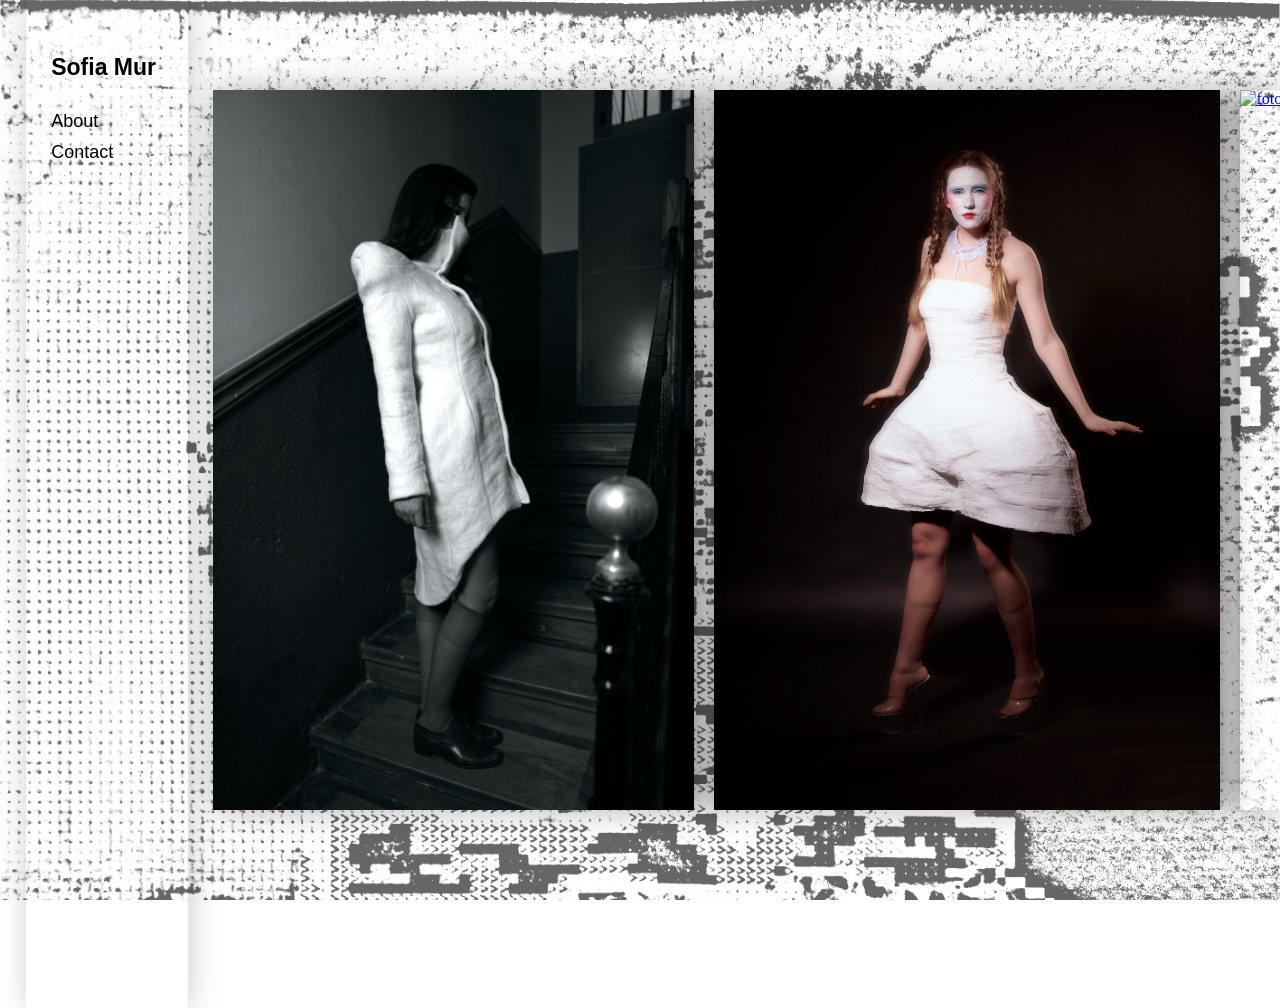
==== index.html @ 3463989c "arreglo foto y alts" ====
<!doctype html>
<html>
  <head>
    <meta charset="UTF-8" />
    <title>Sofia Mur | Fashion Designer</title>
    <link rel="stylesheet" href="styles.css" />
  </head>

  <body>    
    <div class="menu">
      <a href="index.html">Sofia Mur</a>
      <a href="about.html">About</a>
      <a href="contact.html">Contact</a>
    </div>

    <div class="slider">
      <a href="proyectos/proyect1.html">
        <img src="img/portada si.jpg" alt="foto coleccion abrigo blanco y negro" />
      </a>

      <a href="proyectos/proyect2.html">
        <img src="img/foto 2.jpg" alt="foto miss vestido escayola" />
      </a>

      <a href="proyectos/proyect3.html">
        <img src="img/foto3.jpg" alt="foto portada sidelines henar y natalia" />
      </a>

      <a href="proyectos/proyect4.html">
        <img src="img/foto4.jpg" alt="foto estrafalarias sombrilla" />
      </a>

      <a href="proyectos/proyect5.html">
        <img src="img/foto 5.jpg" alt="foto eline que parece una flor" />
      </a>
    </div>
  </body>
</html>
---- styles.css ----
html,
body {
  margin: 0;
  padding: 0;
  width: 100%;
  min-height: 100vh;
}

body {
  overflow: hidden;
  display: flex;
}
body::before {
  content: "";
  position: fixed;
  top: 0;
  left: 0;
  width: 100vw;
  height: 100vh;
  background-image: url("img/Fondo2.webp");

  background-size: cover;
  background-position: center center;
  background-repeat: no-repeat;

  background-attachment: fixed;

  opacity: 0.6;

  z-index: -1;

  -webkit-background-size: cover;
  -moz-background-size: cover;
  -o-background-size: cover;
}

.menu {
  position: relative;
  overflow: hidden;
  height: 100vh;
  width: 20vw;
  min-width: 105px;
  margin: 0 2vw;
  padding: 6vh 2vw;
  background-color: rgba(255, 255, 255, 0);
  box-shadow: 2px 0 30px rgba(0, 0, 0, 0.2);
}

.menu a {
  font-size: 18px;
  color: black;
  text-decoration: none;
  font-family: "Helvetica", sans-serif;
  display: block;
  margin-bottom: 10px;
}

.menu a:first-child {
  font-size: 23px;
  font-weight: bold;
  margin-bottom: 30px;
}

.slider {
  margin-top: 10vh;
  height: 80vh;
  display: flex;
  gap: 20px;
  overflow-x: auto;
  overflow-y: hidden;
  box-shadow: 2px 0 30px rgba(0, 0, 0, 0.3);
}

.slider:active {
  cursor: grabbing; /* Cambia el cursor cuando se está arrastrando */
}

/* Ocultar barra de scroll */
.slider::-webkit-scrollbar {
  display: none;
}

.slider a {
  display: block;
  height: 80vh;
  width: auto;
  flex-shrink: 0;
  box-shadow: 2px 0 30px rgba(0, 0, 0, 0.6);
}

.slider a img {
  height: 100%;
  max-width: 100%;
  width: auto;
  display: block;
}

/* Tablet y móvil */
@media (max-width: 768px) {
  body {
    flex-direction: column;
    overflow-y: auto;
  }

  .menu {
    position: fixed;
    background-color: rgba(255, 255, 255, 0.8);
    width: 100%;
    height: 60px;
    margin: 0;
    padding: 0 55px;
    display: flex;
    align-items: center;
    justify-content: start;
    z-index: 10;
  }

  .menu a {
    font-size: 20px !important;
    height: 30px;
    align-content: center;
    padding: 0 5px;
    font-size: 17px;
    margin-right: 35px;
    margin-bottom: 0 !important;
  }

  .slider {
    flex-direction: column;
    height: auto;
    gap: 30px;
    margin-top: 60px;
    padding: 30px 50px;
    overflow-x: hidden;
    box-shadow: none;
  }

  .slider a {
    width: 100%;
    height: auto;
    max-width: 600px;
    margin: 0 auto;
  }

  .slider a img {
    width: 100%;
    height: auto;
  }
}

/* Móvil pequeño */
@media (max-width: 480px) {
  .menu {
    padding: 0 20px;
  }

  .menu a {
    font-size: 15px !important;
    margin-right: 10px;
  }

  .slider {
    padding: 20px;
    gap: 20px;
  }
}
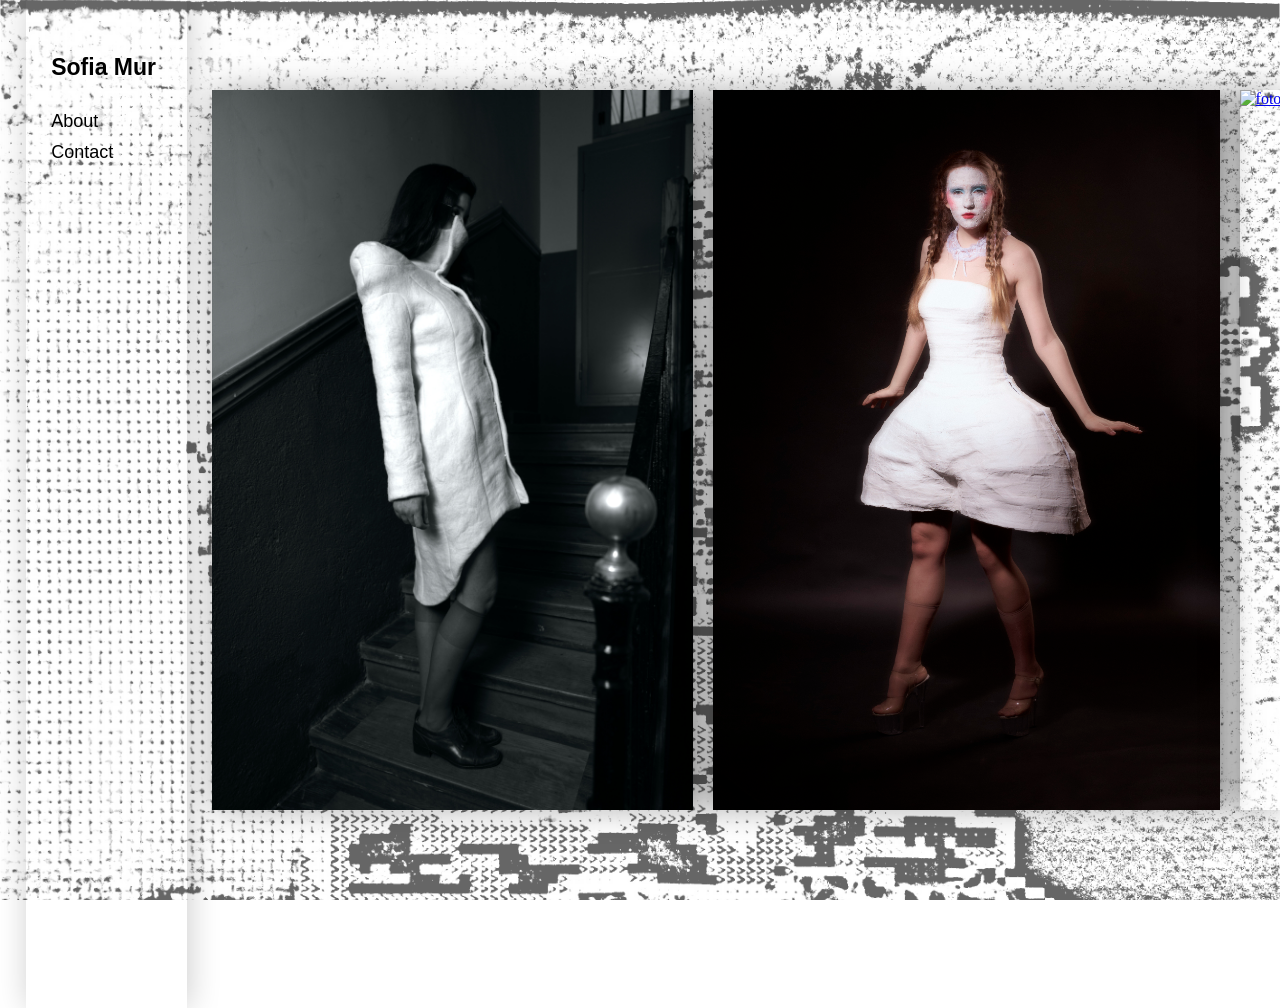
==== commit 2fef6482: "slider hprizontal ruedita" ====
--- a/index.html
+++ b/index.html
@@ -34,5 +34,7 @@
         <img src="img/foto 5.jpg" alt="foto eline que parece una flor" />
       </a>
     </div>
+
+    <script src="slider.js"></script>
   </body>
 </html>
--- a/styles.css
+++ b/styles.css
@@ -10,6 +10,7 @@
   overflow: hidden;
   display: flex;
 }
+
 body::before {
   content: "";
   position: fixed;
@@ -55,6 +56,10 @@
   margin-bottom: 10px;
 }
 
+.menu a:hover {
+  text-decoration: underline;
+}
+
 .menu a:first-child {
   font-size: 23px;
   font-weight: bold;
@@ -71,35 +76,48 @@
   box-shadow: 2px 0 30px rgba(0, 0, 0, 0.3);
 }
 
-.slider:active {
-  cursor: grabbing; /* Cambia el cursor cuando se está arrastrando */
-}
-
 /* Ocultar barra de scroll */
 .slider::-webkit-scrollbar {
   display: none;
 }
 
-.slider a {
-  display: block;
+.slider a,
+.slider div {
   height: 80vh;
   width: auto;
   flex-shrink: 0;
   box-shadow: 2px 0 30px rgba(0, 0, 0, 0.6);
 }
 
-.slider a img {
+.slider a:last-of-type,
+.slider div:last-of-type {
+  margin-right: 20px;
+}
+
+.slider a img,
+.slider div img,
+.slider div video {
+  display: block;
   height: 100%;
   max-width: 100%;
   width: auto;
-  display: block;
+}
+
+.slider .card {
+  width: 350px;
+  font-family: Helvetica, sans-serif;
+  padding: 30px;
+  background-color: rgba(255, 255, 255, 0.8);
+  display: flex;
+  flex-direction: column;
+  justify-content: center;
 }
 
 /* Tablet y móvil */
 @media (max-width: 768px) {
   body {
     flex-direction: column;
-    overflow-y: auto;
+    /* overflow-y: auto; */
   }
 
   .menu {
@@ -127,24 +145,40 @@
 
   .slider {
     flex-direction: column;
-    height: auto;
+    height: calc(100vh - 90px);/* -alturamenu y altura padding */
     gap: 30px;
     margin-top: 60px;
     padding: 30px 50px;
+    overflow-y: auto;
     overflow-x: hidden;
     box-shadow: none;
   }
 
-  .slider a {
+  .slider a,
+  .slider div {
     width: 100%;
     height: auto;
     max-width: 600px;
     margin: 0 auto;
   }
 
-  .slider a img {
+  .slider a:last-of-type,
+  .slider div:last-of-type {
+    margin-right: 0;
+    margin-bottom: 20px;
+  }
+
+  .slider a img,
+  .slider div img,
+  .slider div video {
     width: 100%;
     height: auto;
+  }
+
+  .slider .card {
+    width: auto;
+    min-height: 400px;
+    padding: 15px;
   }
 }
 
@@ -160,7 +194,11 @@
   }
 
   .slider {
+    height: calc(100vh - 80px);
     padding: 20px;
     gap: 20px;
   }
-}
+  .slider .card {
+    padding: 10px;
+  }
+}
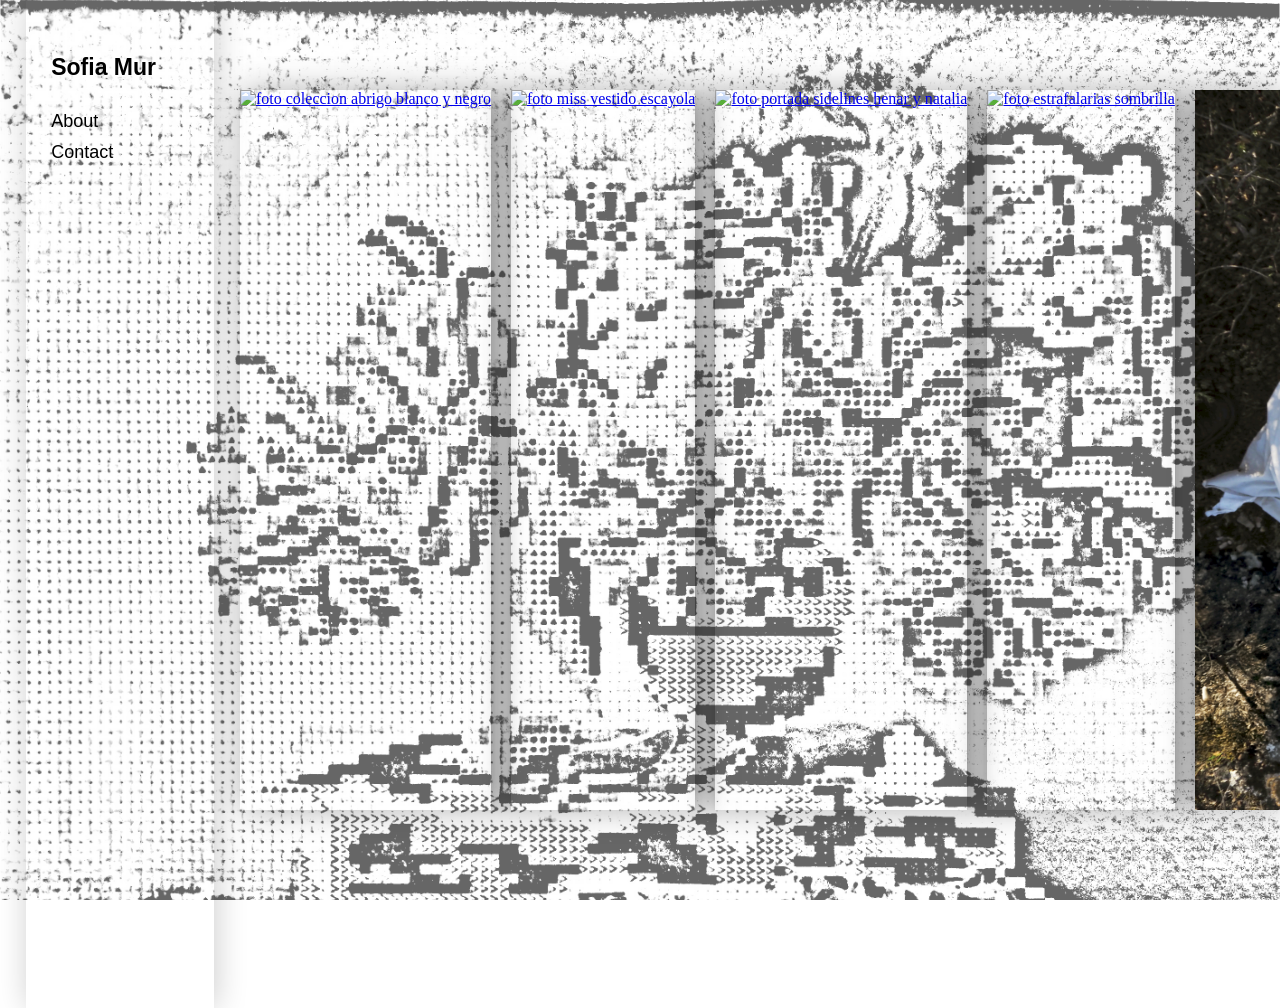
==== commit acdba90d: "I SIN TILDE" ====
--- a/index.html
+++ b/index.html
@@ -15,11 +15,11 @@
 
     <div class="slider">
       <a href="proyectos/proyect1.html">
-        <img src="img/portada si.jpg" alt="foto coleccion abrigo blanco y negro" />
+        <img src="img/Foto1.jpg" alt="foto coleccion abrigo blanco y negro" />
       </a>
 
       <a href="proyectos/proyect2.html">
-        <img src="img/foto 2.jpg" alt="foto miss vestido escayola" />
+        <img src="img/foto2.jpg" alt="foto miss vestido escayola" />
       </a>
 
       <a href="proyectos/proyect3.html">
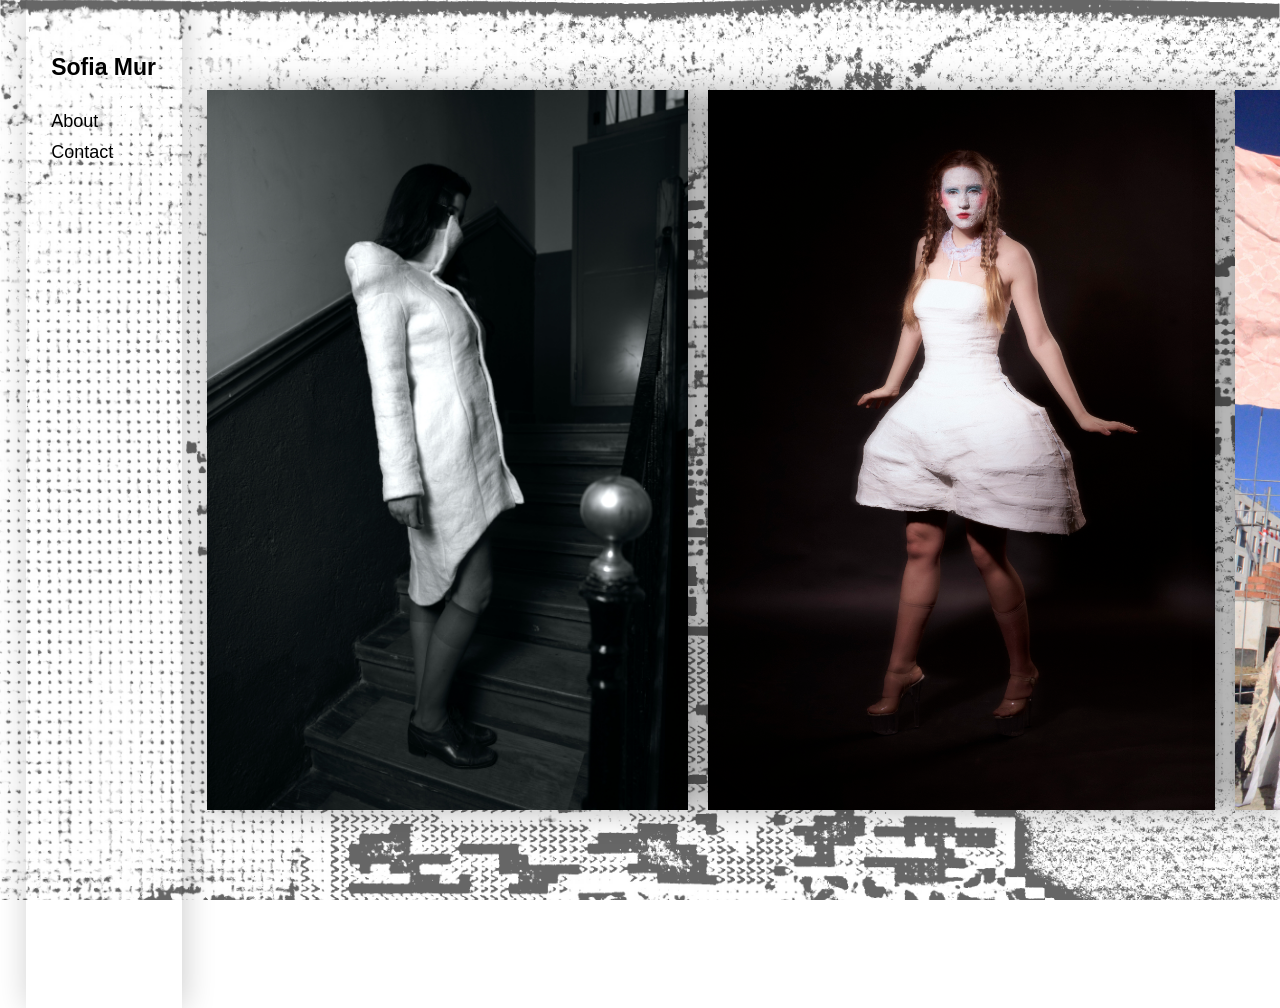
==== commit aa46f4d1: "ARREGLO LOGOS" ====
--- a/index.html
+++ b/index.html
@@ -15,23 +15,23 @@
 
     <div class="slider">
       <a href="proyectos/proyect1.html">
-        <img src="img/Foto1.jpg" alt="foto coleccion abrigo blanco y negro" />
+        <img src="img/Indice/Foto1.jpg" alt="foto coleccion abrigo blanco y negro" />
       </a>
 
       <a href="proyectos/proyect2.html">
-        <img src="img/foto2.jpg" alt="foto miss vestido escayola" />
+        <img src="img/Indice/foto2.jpg" alt="foto miss vestido escayola" />
       </a>
 
       <a href="proyectos/proyect3.html">
-        <img src="img/foto3.jpg" alt="foto portada sidelines henar y natalia" />
+        <img src="img/Indice/foto3.JPG" alt="foto portada sidelines henar y natalia" />
       </a>
 
       <a href="proyectos/proyect4.html">
-        <img src="img/foto4.jpg" alt="foto estrafalarias sombrilla" />
+        <img src="img/Indice/foto4.jpg" alt="foto estrafalarias sombrilla" />
       </a>
 
       <a href="proyectos/proyect5.html">
-        <img src="img/foto 5.jpg" alt="foto eline que parece una flor" />
+        <img src="img/Indice/foto5.jpg" alt="foto eline que parece una flor" />
       </a>
     </div>
 
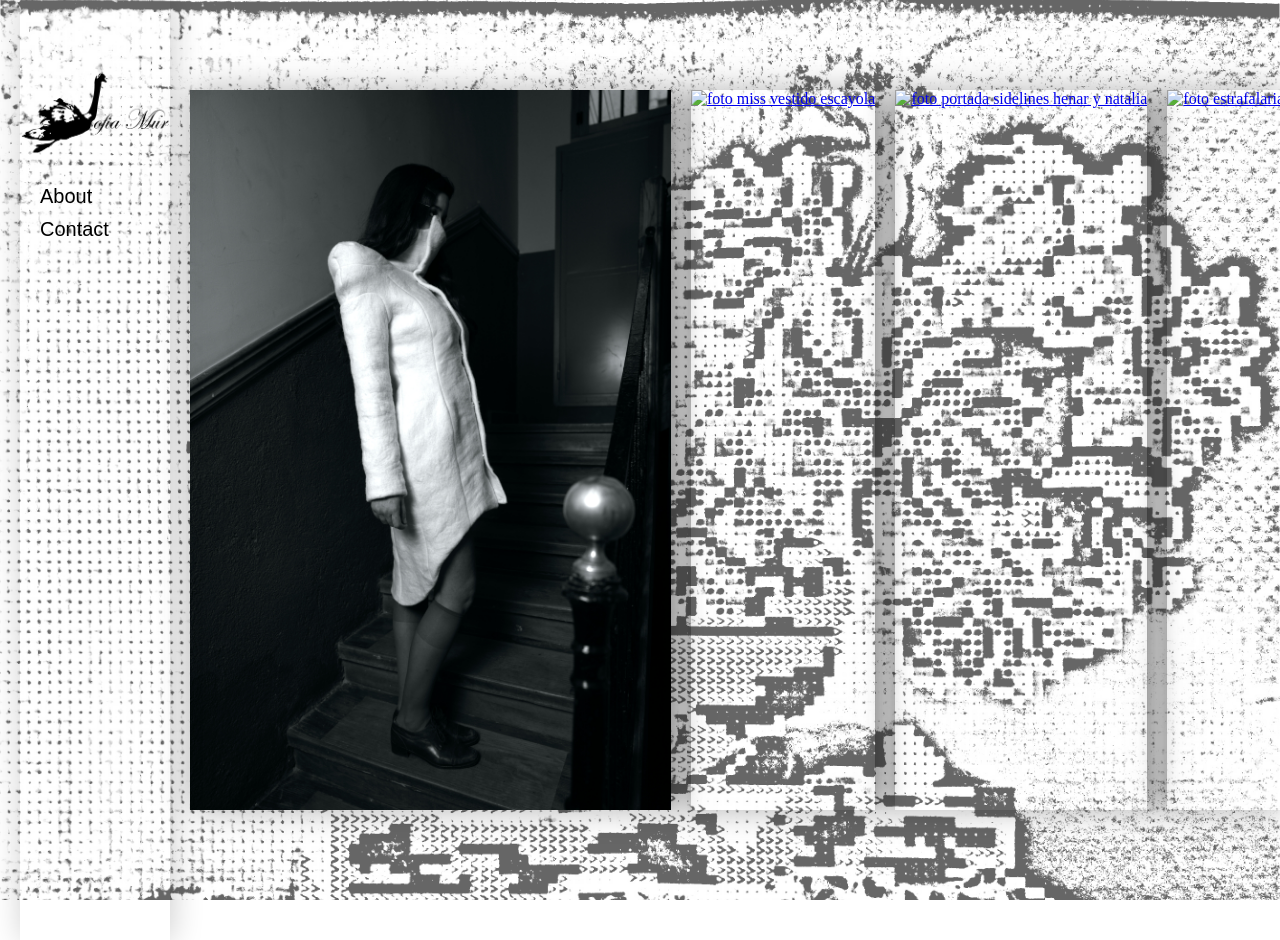
==== commit db6c2976: "logo" ====
--- a/index.html
+++ b/index.html
@@ -8,7 +8,10 @@
 
   <body>    
     <div class="menu">
-      <a href="index.html">Sofia Mur</a>
+      <a href="index.html">
+        <img src="img/Logo/LogoE.png" class="ordenador"alt="Logo de Sofia Mur" />
+        <img src="img/Logo/Cisne.png" class="tablet-movil"alt="Logo de Sofia Mur" />
+      </a>
       <a href="about.html">About</a>
       <a href="contact.html">Contact</a>
     </div>
@@ -19,19 +22,19 @@
       </a>
 
       <a href="proyectos/proyect2.html">
-        <img src="img/Indice/foto2.jpg" alt="foto miss vestido escayola" />
+        <img src="img/Indice/Foto2.jpg" alt="foto miss vestido escayola" />
       </a>
 
       <a href="proyectos/proyect3.html">
-        <img src="img/Indice/foto3.JPG" alt="foto portada sidelines henar y natalia" />
+        <img src="img/Indice/Foto3.jpg" alt="foto portada sidelines henar y natalia" />
       </a>
 
       <a href="proyectos/proyect4.html">
-        <img src="img/Indice/foto4.jpg" alt="foto estrafalarias sombrilla" />
+        <img src="img/Indice/Foto4.jpg" alt="foto estrafalarias sombrilla" />
       </a>
 
       <a href="proyectos/proyect5.html">
-        <img src="img/Indice/foto5.jpg" alt="foto eline que parece una flor" />
+        <img src="img/Indice/Foto5.jpg" alt="foto eline que parece una flor" />
       </a>
     </div>
 
--- a/styles.css
+++ b/styles.css
@@ -37,33 +37,43 @@
 
 .menu {
   position: relative;
-  overflow: hidden;
   height: 100vh;
-  width: 20vw;
-  min-width: 105px;
-  margin: 0 2vw;
-  padding: 6vh 2vw;
+  width: 160px;
+  max-width: 160px;
+  margin: 0 20px;
+  padding-top: 40px;
   background-color: rgba(255, 255, 255, 0);
   box-shadow: 2px 0 30px rgba(0, 0, 0, 0.2);
 }
 
+.ordenador {
+  display: block;
+  width: 150px;
+  height: auto;
+  margin: 30px 0;
+}
+
+.tablet-movil {
+  display: none;
+}
+
+.menu a:first-child {
+  margin: 0;
+  padding: 0;
+  height: auto;
+}
+
 .menu a {
-  font-size: 18px;
+  font-size: 20px;
   color: black;
   text-decoration: none;
   font-family: "Helvetica", sans-serif;
   display: block;
-  margin-bottom: 10px;
+  margin: 10px 20px;
 }
 
 .menu a:hover {
   text-decoration: underline;
-}
-
-.menu a:first-child {
-  font-size: 23px;
-  font-weight: bold;
-  margin-bottom: 30px;
 }
 
 .slider {
@@ -124,6 +134,7 @@
     position: fixed;
     background-color: rgba(255, 255, 255, 0.8);
     width: 100%;
+    max-width: none;
     height: 60px;
     margin: 0;
     padding: 0 55px;
@@ -131,6 +142,17 @@
     align-items: center;
     justify-content: start;
     z-index: 10;
+  }
+
+  .ordenador {
+    display: none;
+  }
+
+  .tablet-movil {
+    display: block;
+    width: auto;
+    height: 50px;
+    margin-right: 20px;
   }
 
   .menu a {
@@ -193,6 +215,10 @@
     margin-right: 10px;
   }
 
+  .tablet-movil {
+    margin: 0;
+  }
+
   .slider {
     height: calc(100vh - 80px);
     padding: 20px;
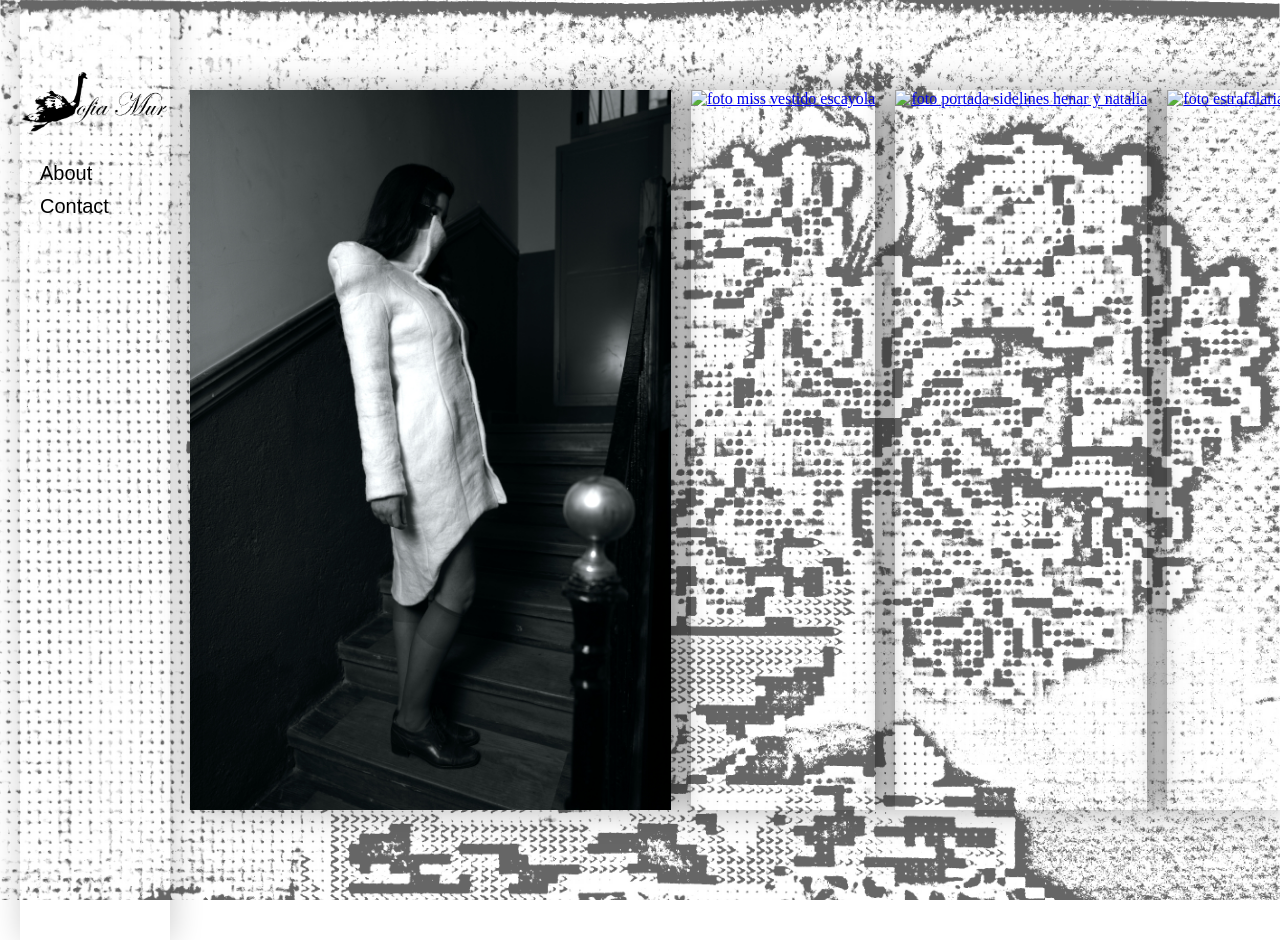
==== commit 93731735: "logo en todos los proyectos" ====
--- a/index.html
+++ b/index.html
@@ -9,7 +9,7 @@
   <body>    
     <div class="menu">
       <a href="index.html">
-        <img src="img/Logo/LogoE.png" class="ordenador"alt="Logo de Sofia Mur" />
+        <img src="img/Logo/LogoE2.png" class="ordenador"alt="Logo de Sofia Mur" />
         <img src="img/Logo/Cisne.png" class="tablet-movil"alt="Logo de Sofia Mur" />
       </a>
       <a href="about.html">About</a>
--- a/styles.css
+++ b/styles.css
@@ -152,7 +152,7 @@
     display: block;
     width: auto;
     height: 50px;
-    margin-right: 20px;
+    margin-right: 10px;
   }
 
   .menu a {
@@ -212,11 +212,12 @@
 
   .menu a {
     font-size: 15px !important;
-    margin-right: 10px;
+    margin-right: 0;
   }
 
   .tablet-movil {
     margin: 0;
+    height: 30px;
   }
 
   .slider {
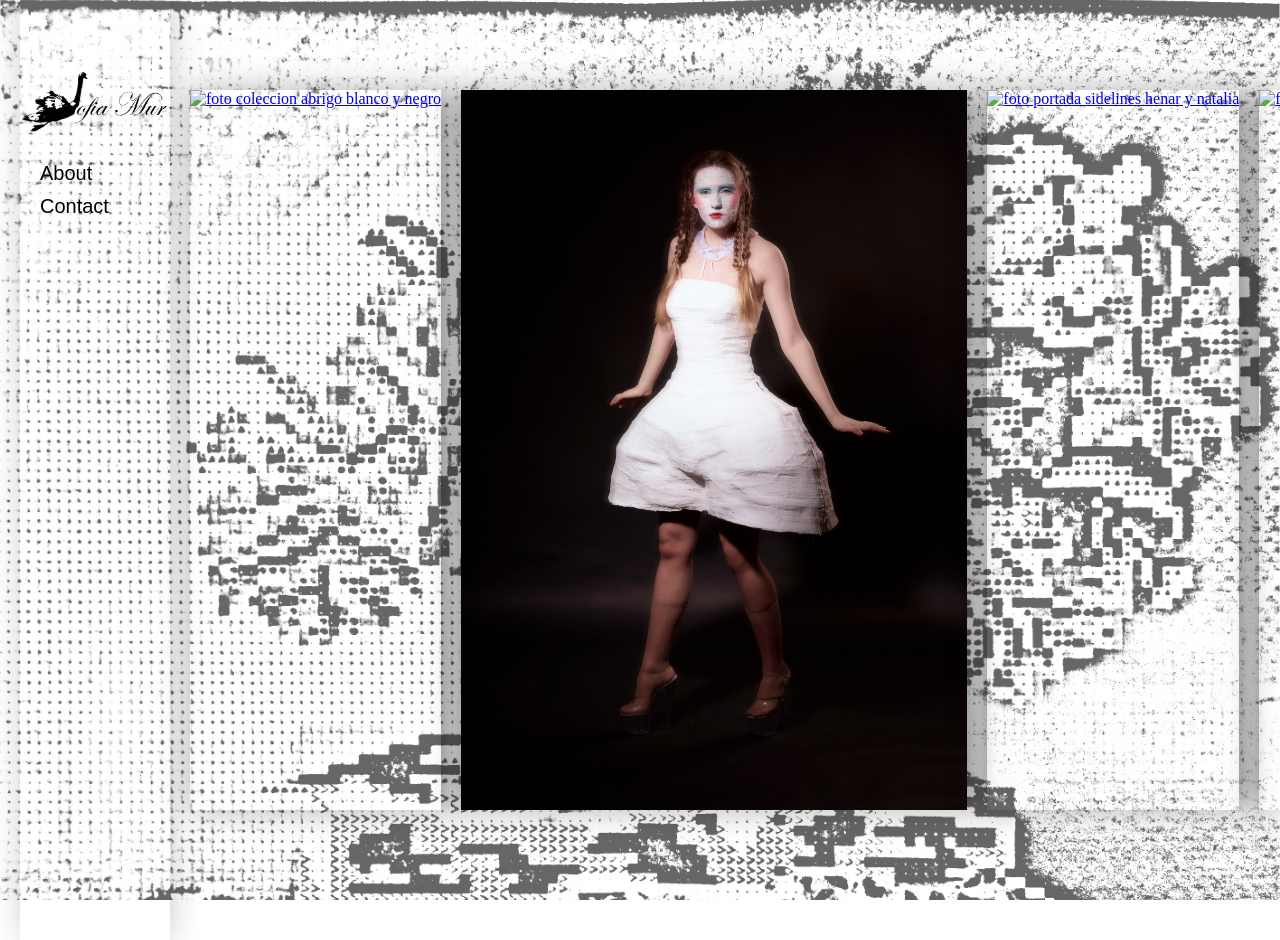
==== commit 9e5524a7: "f" ====
--- a/index.html
+++ b/index.html
@@ -18,23 +18,23 @@
 
     <div class="slider">
       <a href="proyectos/proyect1.html">
-        <img src="img/Indice/Foto1.jpg" alt="foto coleccion abrigo blanco y negro" />
+        <img src="img/Indice/foto1.jpg" alt="foto coleccion abrigo blanco y negro" />
       </a>
 
       <a href="proyectos/proyect2.html">
-        <img src="img/Indice/Foto2.jpg" alt="foto miss vestido escayola" />
+        <img src="img/Indice/foto2.jpg" alt="foto miss vestido escayola" />
       </a>
 
       <a href="proyectos/proyect3.html">
-        <img src="img/Indice/Foto3.jpg" alt="foto portada sidelines henar y natalia" />
+        <img src="img/Indice/foto3.jpg" alt="foto portada sidelines henar y natalia" />
       </a>
 
       <a href="proyectos/proyect4.html">
-        <img src="img/Indice/Foto4.jpg" alt="foto estrafalarias sombrilla" />
+        <img src="img/Indice/foto4.jpg" alt="foto estrafalarias sombrilla" />
       </a>
 
       <a href="proyectos/proyect5.html">
-        <img src="img/Indice/Foto5.jpg" alt="foto eline que parece una flor" />
+        <img src="img/Indice/foto5.jpg" alt="foto eline que parece una flor" />
       </a>
     </div>
 
--- a/styles.css
+++ b/styles.css
@@ -11,7 +11,7 @@
   display: flex;
 }
 
-body::before {
+body::before { /* fondo */
   content: "";
   position: fixed;
   top: 0;
@@ -33,6 +33,11 @@
   -webkit-background-size: cover;
   -moz-background-size: cover;
   -o-background-size: cover;
+}
+
+/* Fondo específico para la página about */
+body.fondo-about::before {
+  background-image: url("img/Contact2-10.webp");
 }
 
 .menu {
@@ -46,6 +51,7 @@
   box-shadow: 2px 0 30px rgba(0, 0, 0, 0.2);
 }
 
+/* Logo */
 .ordenador {
   display: block;
   width: 150px;
@@ -53,6 +59,7 @@
   margin: 30px 0;
 }
 
+/* Logo */
 .tablet-movil {
   display: none;
 }
@@ -67,7 +74,7 @@
   font-size: 20px;
   color: black;
   text-decoration: none;
-  font-family: "Helvetica", sans-serif;
+  font-family: Helvetica, sans-serif;
   display: block;
   margin: 10px 20px;
 }
@@ -123,11 +130,38 @@
   justify-content: center;
 }
 
+ /* Tarjeta de texto única del about */
+.card-about {
+  width: auto;
+  height: 80vh;
+  min-height: fit-content;
+  margin-top: 10vh;
+  margin-right: 20px;
+  padding: 0 30px;
+  font-family: Helvetica, sans-serif;
+  background-color: rgba(255, 255, 255);
+  display: flex;
+  flex-direction: column;
+  justify-content: center;
+}
+
+.text-contact{
+  position: fixed;
+  top: 48%;
+  left: 62%;
+  transform: translate(-50%, -50%);
+}
+
+.text-contact a{
+  display: block;
+  width: 240px;
+  height: 25px;
+}
+
 /* Tablet y móvil */
 @media (max-width: 768px) {
   body {
     flex-direction: column;
-    /* overflow-y: auto; */
   }
 
   .menu {
@@ -144,10 +178,12 @@
     z-index: 10;
   }
 
+  /* Logo */
   .ordenador {
     display: none;
   }
 
+  /* Logo */
   .tablet-movil {
     display: block;
     width: auto;
@@ -167,7 +203,7 @@
 
   .slider {
     flex-direction: column;
-    height: calc(100vh - 90px);/* -alturamenu y altura padding */
+    height: calc(100vh - 90px);/* -altura menu y altura padding */
     gap: 30px;
     margin-top: 60px;
     padding: 30px 50px;
@@ -202,10 +238,30 @@
     min-height: 400px;
     padding: 15px;
   }
+
+  /* Tarjeta de texto única del about */
+  .card-about {
+    margin: 90px 50px;
+    padding: 0 30px;
+  }
+
+  .text-contact{
+    left: calc( 78%  - 10% );
+  }
+
+  .text-contact a{
+    width: 180px;
+    height: 21px;
+  }
 }
 
 /* Móvil pequeño */
 @media (max-width: 480px) {
+  /* Fondo específico para la página about en movil*/
+  body.fondo-about::before {
+    background-image: url("img/CONTACTMOVIL-12.webp");
+  }
+
   .menu {
     padding: 0 20px;
   }
@@ -215,6 +271,7 @@
     margin-right: 0;
   }
 
+  /* Logo */
   .tablet-movil {
     margin: 0;
     height: 30px;
@@ -228,4 +285,14 @@
   .slider .card {
     padding: 10px;
   }
-}
+
+  /* Tarjeta de texto única del about */
+  .card-about {
+    margin: 80px 20px;
+    padding: 0 30px;
+  }
+
+  .text-contact{
+    left: 50%;
+  }
+}
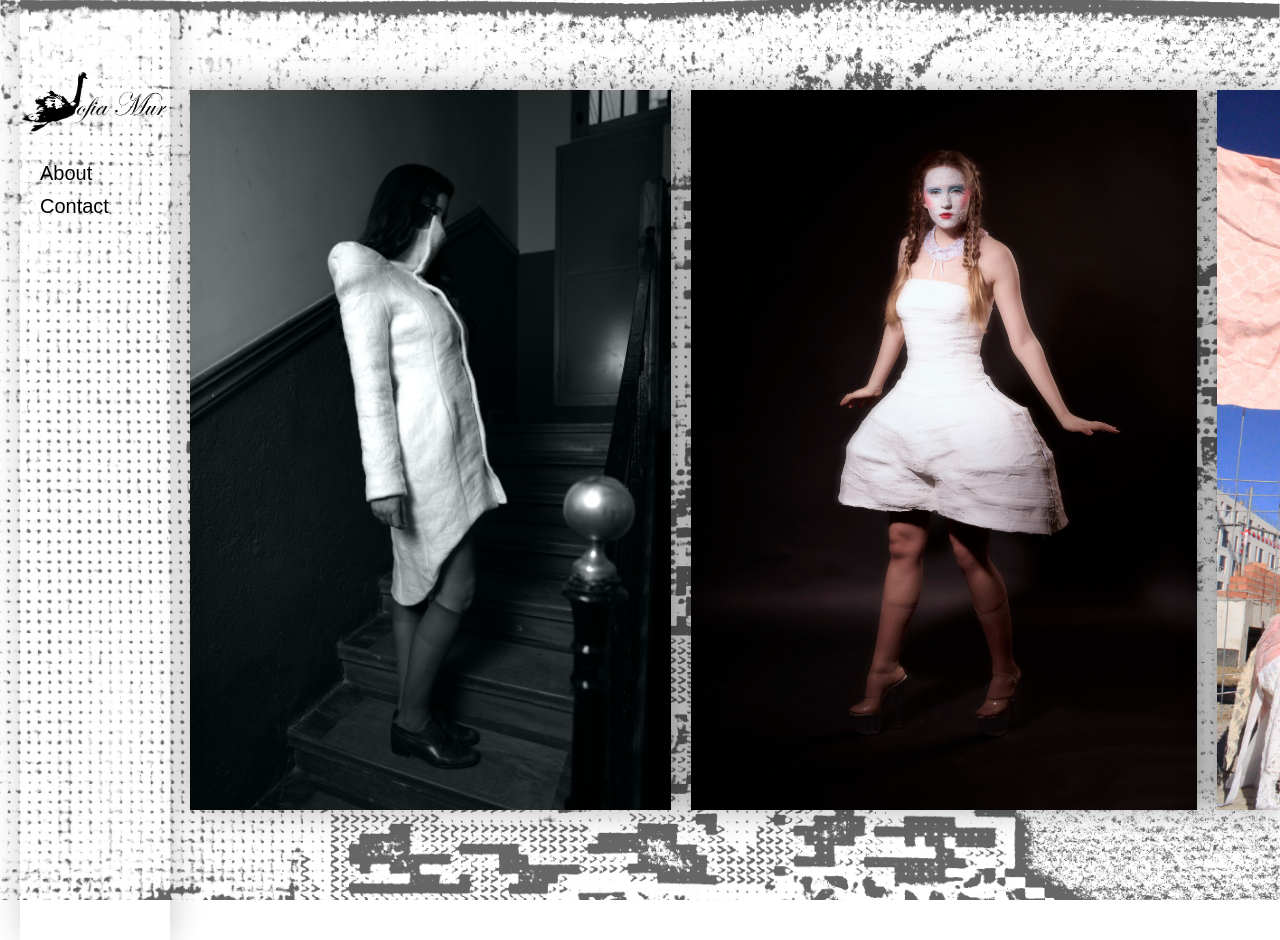
==== commit 07adc0d0: "viewport, head" ====
--- a/index.html
+++ b/index.html
@@ -2,7 +2,26 @@
 <html>
   <head>
     <meta charset="UTF-8" />
+    <meta name="viewport" content="width=device-width, initial-scale=1.0" />
+
+    <!-- TÍTULO Y DESCRIPCIÓN PARA GOOGLE -->
     <title>Sofia Mur | Fashion Designer</title>
+    <meta 
+      name="description" 
+      content="Portfolio de diseño de moda de Sofia Mur. Colecciones exclusivas de moda y editorial."
+    />
+    <meta name="author" content="Sofia Mur" />
+
+    <!-- PARA REDES SOCIALES (Facebook, LinkedIn, WhatsApp) -->
+    <meta property="og:title" content="Sofia Mur - Fashion Designer" />
+    <meta 
+      property="og:description" 
+      content="Descubre las colecciones de moda de Sofia Mur. Diseño femenino y vanguardista."
+    />
+    <meta property="og:image" content="img/Logo/LogoE2.png" />
+    <meta property="og:url" content="https://sofiamur.com" />
+    <meta property="og:type" content="website" />
+
     <link rel="stylesheet" href="styles.css" />
   </head>
 
